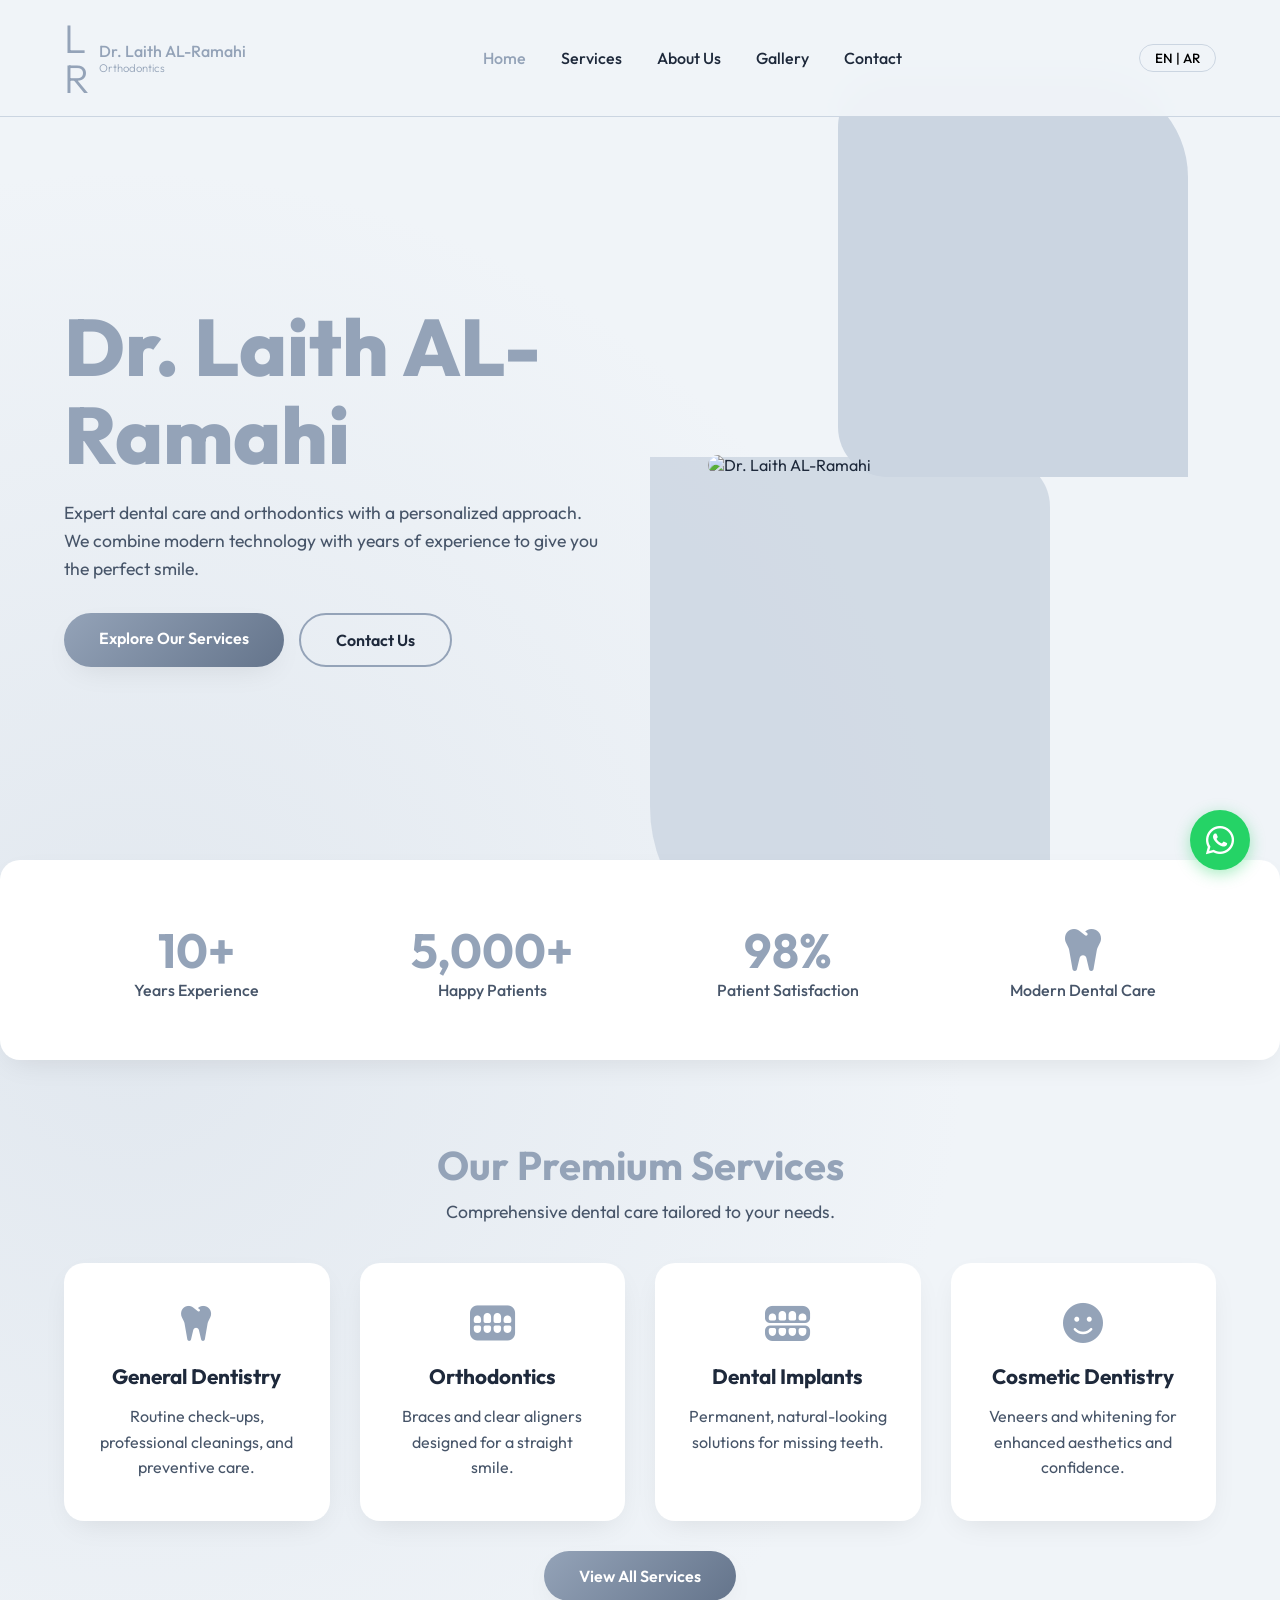
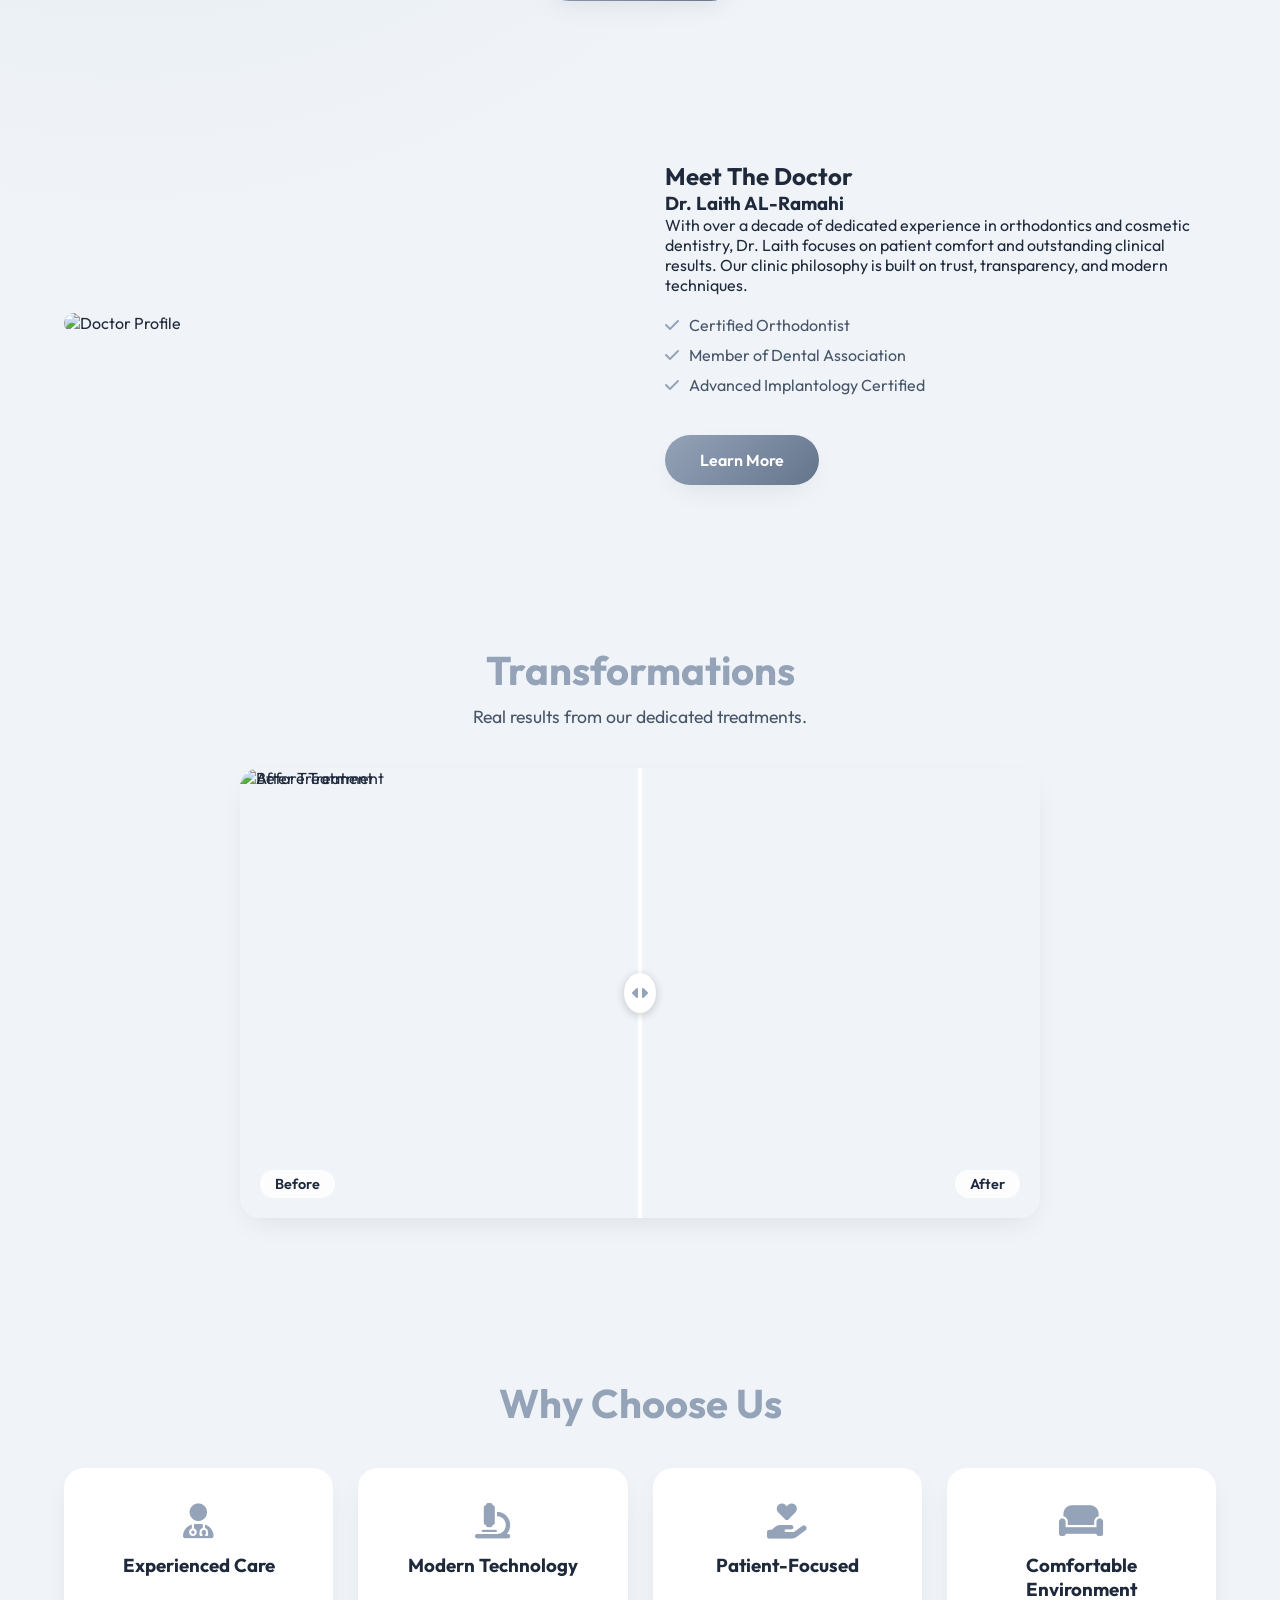
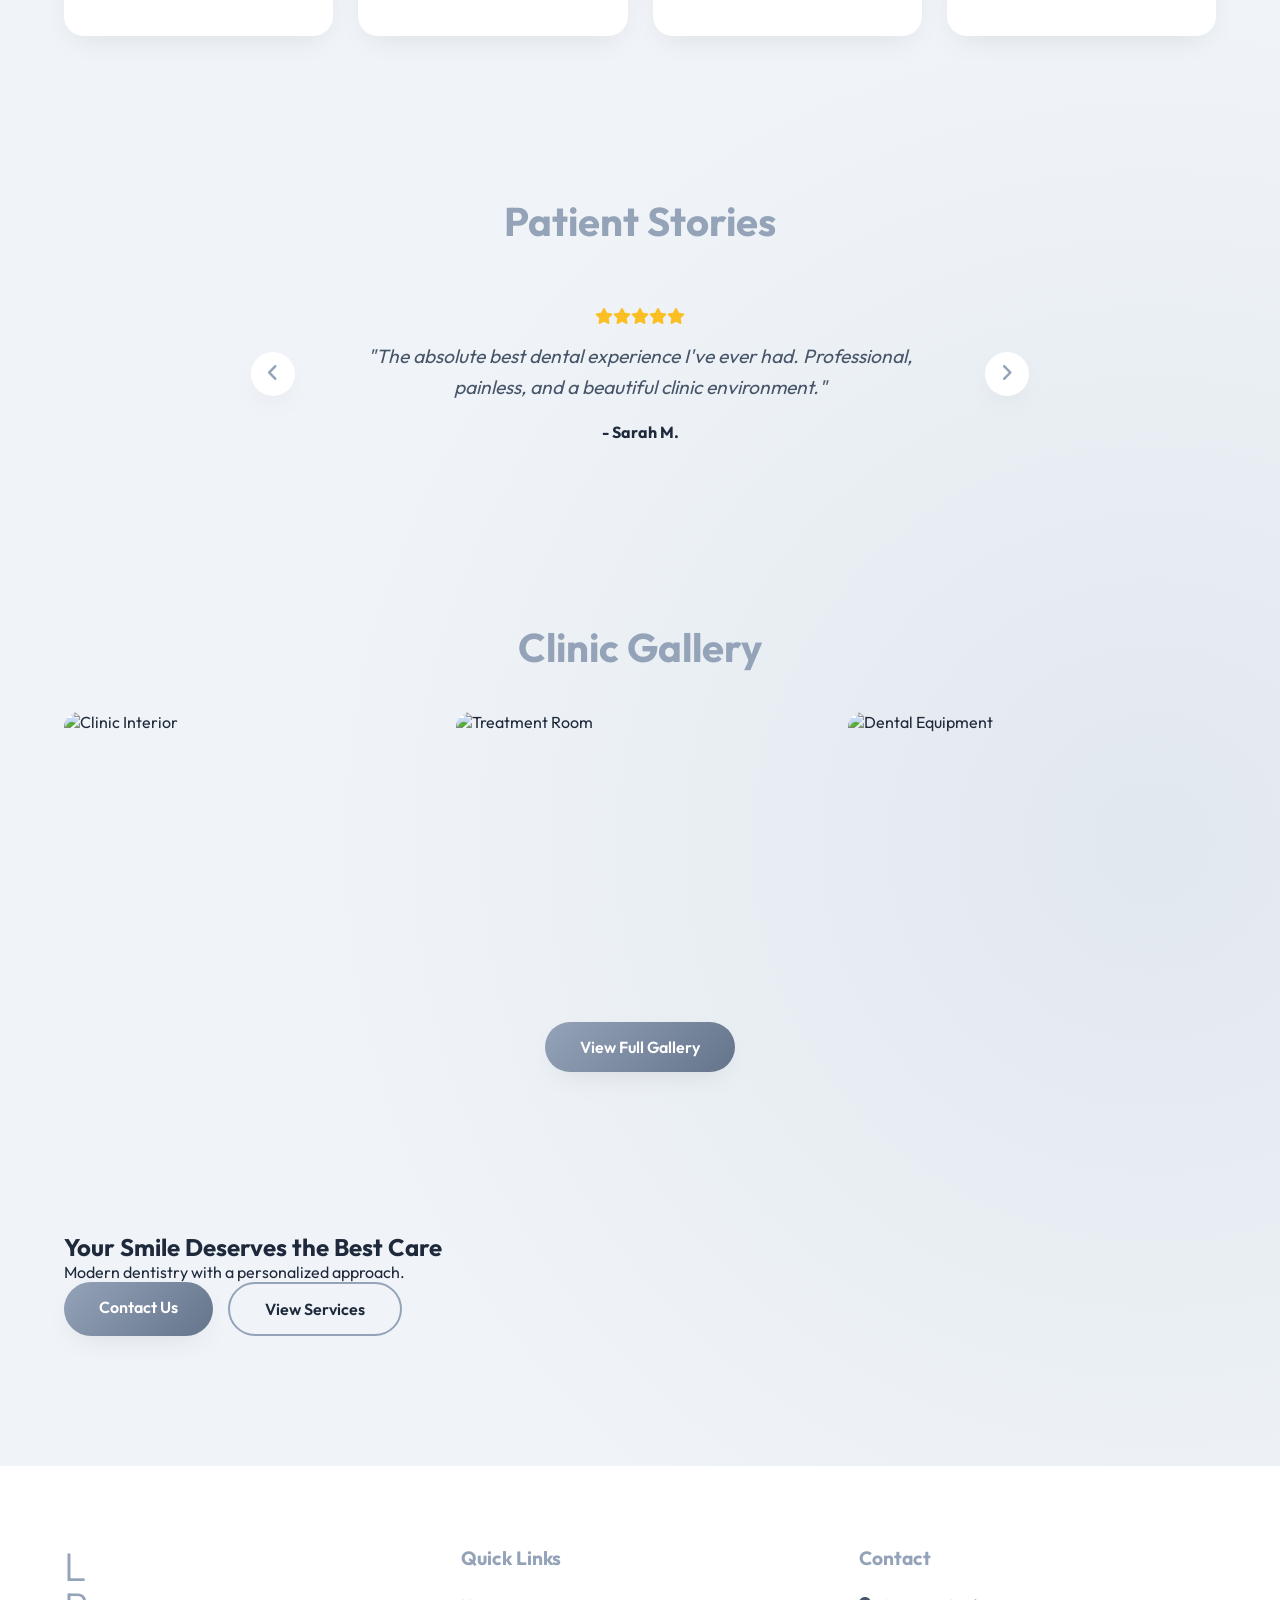
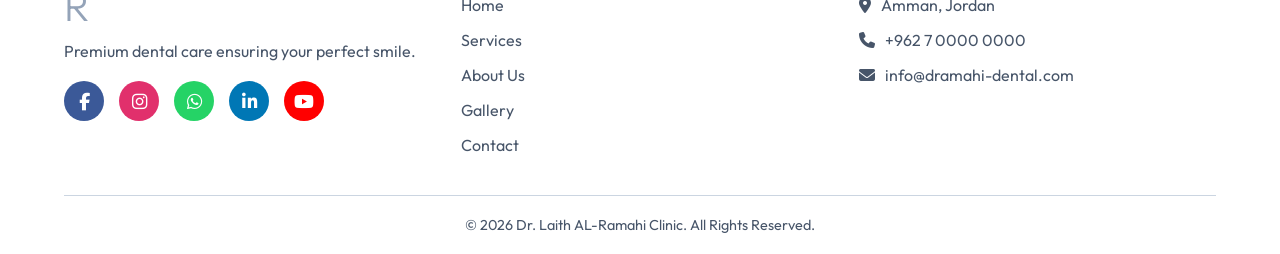
==== index.html @ 225b9e2a "first commit" ====
<!DOCTYPE html>
<html lang="en" dir="ltr" data-theme="light">
<head>
    <meta charset="UTF-8">
    <meta name="viewport" content="width=device-width, initial-scale=1.0">
    <meta name="description" content="Dr. Laith AL-Ramahi - Specialist in Orthodontics and Premium Dental Care.">
    <title>Dr. Laith AL-Ramahi | Orthodontics & Dental Care</title>
    <link href="https://fonts.googleapis.com/css2?family=Outfit:wght@300;400;500;600;700;800&family=Tajawal:wght@400;500;700&display=swap" rel="stylesheet">
    <link rel="stylesheet" href="https://cdnjs.cloudflare.com/ajax/libs/font-awesome/6.4.0/css/all.min.css">
    <link rel="stylesheet" href="css/style.css">
</head>
<body class="home-page">

    <!-- Header & Navbar -->
    <header id="header">
        <nav>
            <a href="index.html" class="logo">
                <div class="logo-icon">L<br>R</div>
                <div class="logo-text">
                    <span data-i18n="drName">Dr. Laith AL-Ramahi</span>
                    <span class="logo-sub" data-i18n="specialty">Orthodontics</span>
                </div>
            </a>
            
            <ul class="nav-links">
                <li><a href="index.html" class="active" data-i18n="navHome">Home</a></li>
                <li><a href="services.html" data-i18n="navServices">Services</a></li>
                <li><a href="about.html" data-i18n="navAbout">About Us</a></li>
                <li><a href="gallery.html" data-i18n="navGallery">Gallery</a></li>
                <li><a href="contact.html" data-i18n="navContact">Contact</a></li>
            </ul>

            <div class="nav-icons">
                <button id="lang-switcher" class="lang-btn" aria-label="Language switch">EN | AR</button>
                <button class="hamburger" id="hamburger" aria-label="Toggle menu">
                    <span></span><span></span><span></span>
                </button>
            </div>
        </nav>
    </header>

    <!-- Sidebar Overlay & Menu -->
    <div class="sidebar-overlay" id="sidebar-overlay"></div>
    <aside class="sidebar-menu" id="sidebar-menu">
        <a href="index.html" class="sidebar-logo">
            <div class="logo-icon">L<br>R</div>
            <div class="logo-text">
                <span data-i18n="drName">Dr. Laith AL-Ramahi</span>
                <span class="logo-sub" data-i18n="specialty">Orthodontics</span>
            </div>
        </a>
        <ul class="sidebar-links">
            <li><a href="index.html" data-i18n="navHome">Home</a></li>
            <li><a href="services.html" data-i18n="navServices">Services</a></li>
            <li><a href="about.html" data-i18n="navAbout">About Us</a></li>
            <li><a href="gallery.html" data-i18n="navGallery">Gallery</a></li>
            <li><a href="contact.html" data-i18n="navContact">Contact</a></li>
        </ul>
        <div class="sidebar-cta">
            <h3 data-i18n="connectWithUs">Connect With Us</h3>
            <div class="social-group">
                <a href="#" class="s-fb" aria-label="Facebook"><i class="fa-brands fa-facebook-f"></i></a>
                <a href="#" class="s-ig" aria-label="Instagram"><i class="fa-brands fa-instagram"></i></a>
                <a href="#" class="s-wa" aria-label="WhatsApp"><i class="fa-brands fa-whatsapp"></i></a>
                <a href="#" class="s-li" aria-label="LinkedIn"><i class="fa-brands fa-linkedin-in"></i></a>
                <a href="#" class="s-yt" aria-label="YouTube"><i class="fa-brands fa-youtube"></i></a>
            </div>
        </div>
    </aside>

    <main>
        <!-- Hero Section -->
        <section class="hero reveal">
            <div class="hero-visual">
                <div class="abstract-shape shape-left"></div>
                <div class="abstract-shape shape-right"></div>
                <img src="https://images.unsplash.com/photo-1622253692010-333f2da6031d?ixlib=rb-4.0.3&auto=format&fit=crop&w=600&q=80" alt="Dr. Laith AL-Ramahi" class="doctor-image">
            </div>
            <div class="hero-content">
                <h1 data-i18n="heroTitle">Dr. Laith AL-Ramahi</h1>
                <p data-i18n="heroDesc">Expert dental care and orthodontics with a personalized approach. We combine modern technology with years of experience to give you the perfect smile.</p>
                <div class="hero-buttons">
                    <a href="services.html" class="btn-main" data-i18n="btnServices">Explore Our Services</a>
                    <a href="contact.html" class="btn-secondary" data-i18n="btnContact">Contact Us</a>
                </div>
            </div>
        </section>

        <!-- Trust / Statistics -->
        <section class="statistics reveal">
            <div class="stat-item">
                <h2 class="stat-num">10+</h2>
                <p data-i18n="statExp">Years Experience</p>
            </div>
            <div class="stat-item">
                <h2 class="stat-num">5,000+</h2>
                <p data-i18n="statPatients">Happy Patients</p>
            </div>
            <div class="stat-item">
                <h2 class="stat-num">98%</h2>
                <p data-i18n="statSatisfaction">Patient Satisfaction</p>
            </div>
            <div class="stat-item">
                <h2 class="stat-num"><i class="fa-solid fa-tooth"></i></h2>
                <p data-i18n="statCare">Modern Dental Care</p>
            </div>
        </section>

        <!-- Services Preview -->
        <section class="services-preview reveal">
            <div class="section-header">
                <h2 data-i18n="secServicesTitle">Our Premium Services</h2>
                <p data-i18n="secServicesDesc">Comprehensive dental care tailored to your needs.</p>
            </div>
            <div class="services-grid">
                <div class="service-card">
                    <i class="fa-solid fa-tooth service-icon"></i>
                    <h3 data-i18n="srvGeneral">General Dentistry</h3>
                    <p data-i18n="srvGeneralDesc">Routine check-ups, professional cleanings, and preventive care.</p>
                </div>
                <div class="service-card">
                    <i class="fa-solid fa-teeth service-icon"></i>
                    <h3 data-i18n="srvOrtho">Orthodontics</h3>
                    <p data-i18n="srvOrthoDesc">Braces and clear aligners designed for a straight smile.</p>
                </div>
                <div class="service-card">
                    <i class="fa-solid fa-teeth-open service-icon"></i>
                    <h3 data-i18n="srvImplants">Dental Implants</h3>
                    <p data-i18n="srvImplantsDesc">Permanent, natural-looking solutions for missing teeth.</p>
                </div>
                <div class="service-card">
                    <i class="fa-solid fa-face-smile service-icon"></i>
                    <h3 data-i18n="srvCosmetic">Cosmetic Dentistry</h3>
                    <p data-i18n="srvCosmeticDesc">Veneers and whitening for enhanced aesthetics and confidence.</p>
                </div>
            </div>
            <div class="center-btn">
                <a href="services.html" class="btn-main" data-i18n="btnViewAll">View All Services</a>
            </div>
        </section>

        <!-- About Doctor -->
        <section class="about-doctor reveal">
            <div class="about-grid">
                <div class="about-img-container">
                    <img src="https://images.unsplash.com/photo-1537368910025-700350fe46c7?ixlib=rb-4.0.3&auto=format&fit=crop&w=600&q=80" alt="Doctor Profile" class="about-img">
                </div>
                <div class="about-text">
                    <h2 data-i18n="secAboutTitle">Meet The Doctor</h2>
                    <h3 data-i18n="drName">Dr. Laith AL-Ramahi</h3>
                    <p data-i18n="aboutBio">With over a decade of dedicated experience in orthodontics and cosmetic dentistry, Dr. Laith focuses on patient comfort and outstanding clinical results. Our clinic philosophy is built on trust, transparency, and modern techniques.</p>
                    <ul class="qualifications">
                        <li><i class="fa-solid fa-check"></i> <span data-i18n="qual1">Certified Orthodontist</span></li>
                        <li><i class="fa-solid fa-check"></i> <span data-i18n="qual2">Member of Dental Association</span></li>
                        <li><i class="fa-solid fa-check"></i> <span data-i18n="qual3">Advanced Implantology Certified</span></li>
                    </ul>
                    <a href="about.html" class="btn-main mt-2" data-i18n="btnLearnMore">Learn More</a>
                </div>
            </div>
        </section>

        <!-- Before & After Slider -->
        <section class="before-after reveal">
            <div class="section-header">
                <h2 data-i18n="secBaTitle">Transformations</h2>
                <p data-i18n="secBaDesc">Real results from our dedicated treatments.</p>
            </div>
            <div class="ba-container">
                <div class="ba-slider">
                    <div class="ba-image ba-after">
                        <img src="https://images.unsplash.com/photo-1606811841689-23dfddce3e95?ixlib=rb-4.0.3&auto=format&fit=crop&w=800&q=80" alt="After Treatment">
                        <span class="ba-label label-after" data-i18n="labelAfter">After</span>
                    </div>
                    <div class="ba-image ba-before">
                        <img src="https://images.unsplash.com/photo-1598256989800-fea5ce5146f2?ixlib=rb-4.0.3&auto=format&fit=crop&w=800&q=80" alt="Before Treatment">
                        <span class="ba-label label-before" data-i18n="labelBefore">Before</span>
                    </div>
                    <div class="ba-slider-handle">
                        <div class="ba-slider-arrows">
                            <i class="fa-solid fa-caret-left"></i>
                            <i class="fa-solid fa-caret-right"></i>
                        </div>
                    </div>
                </div>
            </div>
        </section>

        <!-- Why Choose Us -->
        <section class="why-choose-us reveal">
            <div class="section-header">
                <h2 data-i18n="secWhyTitle">Why Choose Us</h2>
            </div>
            <div class="why-grid">
                <div class="why-card">
                    <i class="fa-solid fa-user-doctor"></i>
                    <h3 data-i18n="why1">Experienced Care</h3>
                </div>
                <div class="why-card">
                    <i class="fa-solid fa-microscope"></i>
                    <h3 data-i18n="why2">Modern Technology</h3>
                </div>
                <div class="why-card">
                    <i class="fa-solid fa-hand-holding-heart"></i>
                    <h3 data-i18n="why3">Patient-Focused</h3>
                </div>
                <div class="why-card">
                    <i class="fa-solid fa-couch"></i>
                    <h3 data-i18n="why4">Comfortable Environment</h3>
                </div>
            </div>
        </section>

        <!-- Patient Reviews Slider -->
        <section class="reviews reveal">
            <div class="section-header">
                <h2 data-i18n="secReviewTitle">Patient Stories</h2>
            </div>
            <div class="review-carousel">
                <button class="review-btn prev-review" aria-label="Previous Review"><i class="fa-solid fa-angle-left"></i></button>
                <div class="review-track-container">
                    <div class="review-track">
                        <div class="review-slide active">
                            <div class="stars"><i class="fa-solid fa-star"></i><i class="fa-solid fa-star"></i><i class="fa-solid fa-star"></i><i class="fa-solid fa-star"></i><i class="fa-solid fa-star"></i></div>
                            <p class="review-text" data-i18n="rev1">"The absolute best dental experience I've ever had. Professional, painless, and a beautiful clinic environment."</p>
                            <h4 class="review-author">- Sarah M.</h4>
                        </div>
                        <div class="review-slide">
                            <div class="stars"><i class="fa-solid fa-star"></i><i class="fa-solid fa-star"></i><i class="fa-solid fa-star"></i><i class="fa-solid fa-star"></i><i class="fa-solid fa-star"></i></div>
                            <p class="review-text" data-i18n="rev2">"Dr. Laith transformed my smile with modern aligners. The friendly atmosphere makes you feel right at home."</p>
                            <h4 class="review-author">- Ahmad K.</h4>
                        </div>
                        <div class="review-slide">
                            <div class="stars"><i class="fa-solid fa-star"></i><i class="fa-solid fa-star"></i><i class="fa-solid fa-star"></i><i class="fa-solid fa-star"></i><i class="fa-solid fa-star"></i></div>
                            <p class="review-text" data-i18n="rev3">"Remarkable precision and care. You immediately notice the high level of clinic hygiene and equipment quality."</p>
                            <h4 class="review-author">- Rania D.</h4>
                        </div>
                    </div>
                </div>
                <button class="review-btn next-review" aria-label="Next Review"><i class="fa-solid fa-angle-right"></i></button>
            </div>
        </section>

        <!-- Gallery Preview -->
        <section class="gallery-preview reveal">
            <div class="section-header">
                <h2 data-i18n="secGalleryTitle">Clinic Gallery</h2>
            </div>
            <div class="gallery-grid">
                <img src="https://images.unsplash.com/photo-1629909613654-28e377c37b09?ixlib=rb-4.0.3&auto=format&fit=crop&w=600&q=80" alt="Clinic Interior" class="lightbox-trigger">
                <img src="https://images.unsplash.com/photo-1606811841689-23dfddce3e95?ixlib=rb-4.0.3&auto=format&fit=crop&w=600&q=80" alt="Treatment Room" class="lightbox-trigger">
                <img src="https://images.unsplash.com/photo-1588776814546-1ffcf47267a5?ixlib=rb-4.0.3&auto=format&fit=crop&w=600&q=80" alt="Dental Equipment" class="lightbox-trigger">
            </div>
            <div class="center-btn">
                <a href="gallery.html" class="btn-main mt-2" data-i18n="btnGallery">View Full Gallery</a>
            </div>
        </section>

        <!-- Final CTA -->
        <section class="final-cta reveal">
            <h2 data-i18n="ctaTitle">Your Smile Deserves the Best Care</h2>
            <p data-i18n="ctaDesc">Modern dentistry with a personalized approach.</p>
            <div class="hero-buttons center-flex">
                <a href="contact.html" class="btn-main" data-i18n="btnContact">Contact Us</a>
                <a href="services.html" class="btn-secondary" data-i18n="btnServices">View Services</a>
            </div>
        </section>
    </main>

    <!-- Footer -->
    <footer class="main-footer">
        <div class="footer-content">
            <div class="footer-brand">
                <div class="logo-icon">L<br>R</div>
                <p data-i18n="footerTagline">Premium dental care ensuring your perfect smile.</p>
                <div class="social-group">
                    <a href="#" class="s-fb" aria-label="Facebook"><i class="fa-brands fa-facebook-f"></i></a>
                    <a href="#" class="s-ig" aria-label="Instagram"><i class="fa-brands fa-instagram"></i></a>
                    <a href="#" class="s-wa" aria-label="WhatsApp"><i class="fa-brands fa-whatsapp"></i></a>
                    <a href="#" class="s-li" aria-label="LinkedIn"><i class="fa-brands fa-linkedin-in"></i></a>
                    <a href="#" class="s-yt" aria-label="YouTube"><i class="fa-brands fa-youtube"></i></a>
                </div>
            </div>
            <div class="footer-links">
                <h4 data-i18n="footerQuick">Quick Links</h4>
                <a href="index.html" data-i18n="navHome">Home</a>
                <a href="services.html" data-i18n="navServices">Services</a>
                <a href="about.html" data-i18n="navAbout">About Us</a>
                <a href="gallery.html" data-i18n="navGallery">Gallery</a>
                <a href="contact.html" data-i18n="navContact">Contact</a>
            </div>
            <div class="footer-contact">
                <h4 data-i18n="navContact">Contact</h4>
                <p><i class="fa-solid fa-location-dot"></i> Amman, Jordan</p>
                <p><i class="fa-solid fa-phone"></i> +962 7 0000 0000</p>
                <p><i class="fa-solid fa-envelope"></i> info@dramahi-dental.com</p>
            </div>
        </div>
        <div class="footer-bottom">
            <p>&copy; 2026 Dr. Laith AL-Ramahi Clinic. All Rights Reserved.</p>
        </div>
    </footer>

    <!-- Floating WhatsApp -->
    <a href="#" class="floating-wa" aria-label="Chat on WhatsApp"><i class="fa-brands fa-whatsapp"></i></a>

    <!-- Lightbox Modal -->
    <div class="lightbox" id="lightbox">
        <span class="lightbox-close">&times;</span>
        <img class="lightbox-content" id="lightbox-img" alt="Enlarged Image">
    </div>

    <script src="js/script.js"></script>
</body>
</html>
---- css/style.css ----
:root {
    --bg-page: #f0f4f8; 
    --bg-surface: #ffffff;
    --text-main: #1e293b;
    --text-muted: #475569;
    --primary: #94a3b8;
    --primary-gradient: linear-gradient(135deg, #94a3b8, #64748b);
    --shape-bg-1: #cbd5e1;
    --shape-bg-2: #e2e8f0;
    --nav-glass: rgba(240, 244, 248, 0.95);
    --border-color: #cbd5e1;
    --shadow: 0 10px 30px -10px rgba(0,0,0,0.1);
    --sidebar-bg: #111827; 
    --sidebar-text: #f3f4f6;
    
    /* Social Colors */
    --c-fb: #3b5998;
    --c-ig: #e1306c;
    --c-wa: #25d366;
    --c-li: #0077b5;
    --c-yt: #ff0000;
}

* { margin: 0; padding: 0; box-sizing: border-box; }

body {
    background-color: var(--bg-page);
    color: var(--text-main);
    font-family: 'Outfit', sans-serif;
    overflow-x: hidden;
    padding-top: 90px; /* Clears fixed navbar across subpages */
    background-image: radial-gradient(circle at 10% 20%, rgba(203, 213, 225, 0.4) 0%, transparent 20%),
                      radial-gradient(circle at 90% 80%, rgba(203, 213, 225, 0.4) 0%, transparent 20%);
}

body.home-page {
    padding-top: 0; /* Home hero handles its own top padding */
}

/* RTL Support */
html[dir="rtl"] body { font-family: 'Tajawal', sans-serif; }
html[dir="rtl"] .hero { flex-direction: row; }
html[dir="rtl"] .hero-content { text-align: right; padding-right: 0; padding-left: 40px; }
html[dir="rtl"] .page-hero { flex-direction: row-reverse; }
html[dir="rtl"] .page-hero-content { text-align: right; }
html[dir="rtl"] .page-hero-visual { justify-content: flex-start; }
html[dir="rtl"] .page-hero-shape { right: auto; left: 40px; border-radius: 0 60px 60px 60px; }
html[dir="rtl"] .input-group label { left: auto; right: 15px; }
html[dir="rtl"] .floating-wa { right: auto; left: 30px; }
html[dir="rtl"] .hamburger span { right: auto; left: 0; }
html[dir="rtl"] .sidebar-menu { right: auto; left: -100%; transition: left 0.4s ease; box-shadow: 10px 0 30px rgba(0,0,0,0.5); }
html[dir="rtl"] .sidebar-menu.active { left: 0; }

/* Base Components & Typography */
h1, h2, h3, h4 { color: var(--text-main); }
.section-header { text-align: center; margin-bottom: 40px; }
.section-header h2 { font-size: 2.5rem; margin-bottom: 10px; color: var(--primary); }
.section-header p { color: var(--text-muted); font-size: 1.1rem; }

.btn-main, .btn-secondary {
    display: inline-block; padding: 15px 35px; font-weight: 600;
    border-radius: 30px; text-decoration: none; transition: transform 0.3s, box-shadow 0.3s, background-color 0.3s;
}
.btn-main { background: var(--primary-gradient); color: white; box-shadow: var(--shadow); border: none; }
.btn-main:hover { transform: translateY(-3px); box-shadow: 0 15px 30px -10px rgba(100,116,139,0.4); }
.btn-secondary { background: transparent; border: 2px solid var(--primary); color: var(--text-main); }
.btn-secondary:hover { background: var(--primary); color: white; }

.mt-2 { margin-top: 20px; }
.center-flex { display: flex; justify-content: center; gap: 15px; }
.center-btn { text-align: center; margin-top: 30px; }

/* Header & Nav */
header {
    position: fixed;
    top: 0;
    left: 0;
    width: 100%;
    padding: 18px 5%;
    z-index: 1000;
    background: var(--nav-glass);
    backdrop-filter: blur(12px);
    -webkit-backdrop-filter: blur(12px);
    border-bottom: 1px solid var(--border-color);
    transition: all 0.3s ease;
}

header.scrolled {
    padding: 14px 5%;
    box-shadow: 0 4px 20px rgba(0,0,0,0.06);
}

nav { display: flex; justify-content: space-between; align-items: center; max-width: 1400px; margin: 0 auto; }
.logo { display: flex; align-items: center; gap: 10px; text-decoration: none; }
.logo-icon { font-size: 2.5rem; color: var(--primary); font-weight: 300; line-height: 1; }
.logo-text { display: flex; flex-direction: column; font-size: 1rem; font-weight: 500; color: var(--primary); }
.logo-sub { font-size: 0.7rem; font-weight: 300; }
.nav-links { display: flex; gap: 35px; list-style: none; }
.nav-links a { text-decoration: none; color: var(--text-main); font-weight: 500; font-size: 1rem; transition: color 0.3s; }
.nav-links a:hover, .nav-links a.active { color: var(--primary); }
.nav-icons { display: flex; gap: 15px; align-items: center; }
.lang-btn { background: none; border: 1px solid var(--border-color); padding: 5px 15px; border-radius: 20px; cursor: pointer; font-family: inherit; font-weight: 500; transition: background 0.3s; }
.lang-btn:hover { background: var(--shape-bg-2); }

/* Hamburger */
.hamburger { display: none; background: none; border: none; cursor: pointer; width: 30px; height: 20px; position: relative; z-index: 1002; }
.hamburger span { display: block; position: absolute; height: 2px; width: 100%; background: var(--text-main); border-radius: 2px; transition: all 0.3s ease; }
.hamburger span:nth-child(1) { top: 0; width: 60%; right: 0; }
.hamburger span:nth-child(2) { top: 9px; width: 100%; right: 0; }
.hamburger span:nth-child(3) { top: 18px; width: 80%; right: 0; }

.hamburger.active span:nth-child(1) { top: 9px; width: 100%; transform: rotate(45deg); background: var(--sidebar-text); }
.hamburger.active span:nth-child(2) { opacity: 0; }
.hamburger.active span:nth-child(3) { top: 9px; width: 100%; transform: rotate(-45deg); background: var(--sidebar-text); }

/* Sidebar */
.sidebar-menu { position: fixed; top: 0; right: -100%; width: 85%; max-width: 400px; height: 100vh; background-color: var(--sidebar-bg); z-index: 1001; padding: 80px 40px 40px; display: flex; flex-direction: column; transition: right 0.4s ease; box-shadow: -10px 0 30px rgba(0,0,0,0.5); overflow-y: auto; }
.sidebar-menu.active { right: 0; }
.sidebar-overlay { position: fixed; top: 0; left: 0; width: 100%; height: 100%; background: rgba(0,0,0,0.5); z-index: 1000; opacity: 0; pointer-events: none; transition: opacity 0.3s ease; }
.sidebar-overlay.active { opacity: 1; pointer-events: all; }
.sidebar-links { list-style: none; display: flex; flex-direction: column; gap: 25px; margin-bottom: 50px; margin-top: 40px; }
.sidebar-links a { text-decoration: none; color: var(--sidebar-text); font-size: 1.5rem; font-weight: 600; }
.sidebar-cta h3 { color: var(--sidebar-text); margin-bottom: 15px; font-size: 1.1rem; }

/* Social Icons */
.social-group { display: flex; gap: 15px; }
.social-group a { width: 40px; height: 40px; border-radius: 50%; display: flex; justify-content: center; align-items: center; color: white; text-decoration: none; font-size: 1.1rem; transition: transform 0.3s, box-shadow 0.3s; }
.social-group a:hover { transform: scale(1.1) translateY(-3px); box-shadow: 0 5px 15px rgba(0,0,0,0.2); }
.s-fb { background-color: var(--c-fb); } .s-ig { background-color: var(--c-ig); } .s-wa { background-color: var(--c-wa); } .s-li { background-color: var(--c-li); } .s-yt { background-color: var(--c-yt); }

/* Floating WhatsApp */
.floating-wa { position: fixed; bottom: 30px; right: 30px; width: 60px; height: 60px; background-color: var(--c-wa); color: white; border-radius: 50%; display: flex; justify-content: center; align-items: center; font-size: 2rem; z-index: 999; box-shadow: 0 4px 15px rgba(37,211,102,0.4); transition: transform 0.3s; text-decoration: none; }
.floating-wa:hover { transform: scale(1.1); }

/* Sections Global */
section { padding: 80px 5%; max-width: 1400px; margin: 0 auto; }
.reveal { opacity: 0; transform: translateY(30px); transition: all 0.8s ease-out; }
.reveal.active { opacity: 1; transform: translateY(0); }

/* Hero (Index) */
.hero { min-height: 100vh; display: flex; flex-direction: column-reverse; align-items: center; padding-top: 150px; }
.hero-visual { width: 100%; position: relative; display: flex; justify-content: center; margin-bottom: 40px; }
.abstract-shape { position: absolute; background: var(--shape-bg-1); z-index: 1; }
.shape-left { width: 60%; height: 70%; left: -10%; top: 10%; border-radius: 0 50px 50px 0; border-bottom-left-radius: 150px; opacity: 0.8; }
.shape-right { width: 50%; height: 60%; right: 0; bottom: -10%; border-radius: 50px 0 0 50px; border-top-right-radius: 100px; }
.doctor-image { position: relative; z-index: 2; width: 80%; max-width: 450px; border-radius: 20px; object-fit: cover; box-shadow: var(--shadow); }
.hero-content { width: 100%; text-align: center; z-index: 10; }
.hero-content h1 { font-size: 3.5rem; font-weight: 800; color: var(--primary); margin-bottom: 20px; line-height: 1.1; }
.hero-content p { font-size: 1.1rem; color: var(--text-muted); margin-bottom: 30px; line-height: 1.6; }
.hero-buttons { display: flex; gap: 15px; justify-content: center; flex-wrap: wrap; }

/* Page Hero Card (Inner Pages - screenshot 10) */
.page-hero {
    margin: 40px auto 30px;
    max-width: 1400px;
    width: 92%;
    background: var(--bg-surface);
    border-radius: 40px;
    padding: 60px 8%;
    display: flex;
    align-items: center;
    justify-content: space-between;
    position: relative;
    overflow: hidden;
    box-shadow: 0 10px 40px -15px rgba(0,0,0,0.05);
    min-height: 380px;
}
.page-hero-content { flex: 1; max-width: 580px; z-index: 2; }
.breadcrumbs { font-size: 0.85rem; font-weight: 700; color: var(--primary); text-transform: uppercase; letter-spacing: 1px; margin-bottom: 20px; display: flex; align-items: center; gap: 8px; }
.breadcrumbs a { color: var(--primary); text-decoration: none; opacity: 0.7; }
.breadcrumbs a:hover { opacity: 1; }
.page-hero-content h1 { font-size: 3.5rem; font-weight: 800; color: #64748b; margin-bottom: 20px; line-height: 1.1; }
.page-hero-content p { font-size: 1.05rem; color: var(--text-muted); line-height: 1.7; margin-bottom: 25px; }
.page-hero-visual { flex: 1; display: flex; justify-content: flex-end; align-items: flex-end; position: relative; height: 100%; min-height: 320px; }
.page-hero-shape { position: absolute; width: 320px; height: 280px; background: #cbd5e1; border-radius: 60px 0 60px 60px; right: 40px; bottom: 0; z-index: 1; opacity: 0.85; }
.page-hero-visual img { position: relative; z-index: 2; height: 360px; object-fit: contain; filter: drop-shadow(0 10px 20px rgba(0,0,0,0.1)); }

/* Statistics */
.statistics { display: grid; grid-template-columns: repeat(auto-fit, minmax(200px, 1fr)); gap: 30px; text-align: center; padding: 60px 5%; background: var(--bg-surface); border-radius: 20px; margin-top: -40px; position: relative; z-index: 10; box-shadow: var(--shadow); }
.stat-num { font-size: 3rem; color: var(--primary); font-weight: 700; }
.stat-item p { color: var(--text-muted); font-weight: 500; }

/* Services Grid & Cards */
.services-grid { display: grid; grid-template-columns: repeat(auto-fit, minmax(260px, 1fr)); gap: 30px; }
.service-card { background: var(--bg-surface); padding: 40px 30px; border-radius: 20px; text-align: center; box-shadow: var(--shadow); transition: transform 0.3s; }
.service-card:hover { transform: translateY(-8px); }
.service-icon { font-size: 2.5rem; color: var(--primary); margin-bottom: 20px; }
.service-card h3 { margin-bottom: 15px; font-size: 1.3rem; }
.service-card p { color: var(--text-muted); line-height: 1.6; }

/* About Doctor */
.about-grid { display: grid; grid-template-columns: 1fr; gap: 50px; align-items: center; }
.about-img { width: 100%; border-radius: 20px; box-shadow: var(--shadow); object-fit: cover; aspect-ratio: 4/5; }
.qualifications { list-style: none; margin: 20px 0; }
.qualifications li { margin-bottom: 10px; color: var(--text-muted); display: flex; align-items: center; gap: 10px; }
.qualifications i { color: var(--primary); }

/* Before & After */
.ba-container { max-width: 800px; margin: 0 auto; }
.ba-slider { position: relative; width: 100%; aspect-ratio: 16/9; overflow: hidden; border-radius: 20px; box-shadow: var(--shadow); }
.ba-image { position: absolute; top: 0; left: 0; width: 100%; height: 100%; overflow: hidden; }
.ba-image img { width: 100%; height: 100%; object-fit: cover; display: block; }
.ba-before { width: 50%; z-index: 2; border-right: 2px solid white; }
.ba-slider-handle { position: absolute; top: 0; left: 50%; width: 4px; height: 100%; background: white; z-index: 3; cursor: ew-resize; transform: translateX(-50%); display: flex; align-items: center; justify-content: center; }
.ba-slider-arrows { width: 40px; height: 40px; background: white; border-radius: 50%; display: flex; justify-content: space-between; align-items: center; padding: 0 8px; color: var(--primary); box-shadow: 0 2px 10px rgba(0,0,0,0.2); }
.ba-label { position: absolute; bottom: 20px; padding: 5px 15px; background: rgba(255,255,255,0.85); border-radius: 20px; font-weight: 600; font-size: 0.9rem; z-index: 4; }
.label-before { left: 20px; } .label-after { right: 20px; }

/* Why Choose Us */
.why-grid { display: grid; grid-template-columns: repeat(auto-fit, minmax(220px, 1fr)); gap: 25px; }
.why-card { background: var(--bg-surface); padding: 35px 25px; border-radius: 20px; text-align: center; box-shadow: var(--shadow); }
.why-card i { font-size: 2.2rem; color: var(--primary); margin-bottom: 15px; }

/* Reviews */
.review-carousel { display: flex; align-items: center; justify-content: center; gap: 20px; position: relative; }
.review-track-container { width: 100%; max-width: 650px; overflow: hidden; text-align: center; }
.review-track { display: flex; transition: transform 0.5s ease; }
.review-slide { min-width: 100%; padding: 20px; }
.stars { color: #fbbf24; margin-bottom: 15px; }
.review-text { font-size: 1.2rem; font-style: italic; color: var(--text-muted); margin-bottom: 20px; line-height: 1.6; }
.review-btn { background: var(--bg-surface); border: none; width: 44px; height: 44px; border-radius: 50%; cursor: pointer; box-shadow: var(--shadow); color: var(--primary); font-size: 1.2rem; transition: background 0.3s; }
.review-btn:hover { background: var(--shape-bg-2); }

/* Gallery Filters & Grid */
.gallery-filters { display: flex; justify-content: center; gap: 12px; margin-bottom: 40px; flex-wrap: wrap; }
.filter-btn { background: transparent; border: 2px solid var(--primary); color: var(--text-main); padding: 8px 25px; border-radius: 20px; cursor: pointer; font-family: inherit; font-weight: 500; transition: all 0.3s; }
.filter-btn.active, .filter-btn:hover { background: var(--primary); color: white; }
.filter-item { transition: opacity 0.4s ease, transform 0.4s ease; }
.filter-item.hide { display: none; }
.gallery-grid { display: grid; grid-template-columns: repeat(auto-fit, minmax(280px, 1fr)); gap: 24px; }
.gallery-grid img { width: 100%; height: 260px; object-fit: cover; border-radius: 15px; cursor: zoom-in; transition: transform 0.3s, box-shadow 0.3s; }
.gallery-grid img:hover { transform: translateY(-4px); box-shadow: var(--shadow); }

/* Lightbox */
.lightbox { display: none; position: fixed; z-index: 2000; left: 0; top: 0; width: 100%; height: 100%; background-color: rgba(0,0,0,0.9); justify-content: center; align-items: center; }
.lightbox-content { max-width: 90%; max-height: 90%; border-radius: 10px; }
.lightbox-close { position: absolute; top: 30px; right: 40px; color: white; font-size: 40px; font-weight: bold; cursor: pointer; }

/* Contact Section */
.contact-grid { display: grid; grid-template-columns: 1fr 1fr; gap: 40px; align-items: start; margin-bottom: 40px; }
.contact-info { display: flex; flex-direction: column; gap: 20px; }
.info-card { background: var(--bg-surface); padding: 30px; border-radius: 15px; box-shadow: var(--shadow); display: flex; flex-direction: column; align-items: center; text-align: center; }
.info-card i { font-size: 2rem; color: var(--primary); margin-bottom: 15px; }
.info-card h4 { margin-bottom: 10px; font-size: 1.2rem; }
.info-card p { color: var(--text-muted); line-height: 1.6; }

.contact-form-container { background: var(--bg-surface); padding: 40px; border-radius: 20px; box-shadow: var(--shadow); }
.input-group { position: relative; margin-bottom: 25px; }
.input-group input, .input-group textarea { width: 100%; padding: 15px; border: 1px solid var(--border-color); border-radius: 10px; background: transparent; font-family: inherit; font-size: 1rem; color: var(--text-main); outline: none; transition: border-color 0.3s; }
.input-group label { position: absolute; left: 15px; top: 15px; color: var(--text-muted); transition: all 0.3s; pointer-events: none; background: var(--bg-surface); padding: 0 5px; }
.input-group input:focus, .input-group textarea:focus { border-color: var(--primary); }
.input-group input:focus ~ label, .input-group input:not(:placeholder-shown) ~ label,
.input-group textarea:focus ~ label, .input-group textarea:not(:placeholder-shown) ~ label { top: -10px; font-size: 0.85rem; color: var(--primary); }
.form-success { margin-top: 20px; padding: 15px; background: #dcfce7; color: #166534; border-radius: 10px; text-align: center; font-weight: 500; }

.map-placeholder { width: 100%; height: 350px; background: var(--shape-bg-2); border-radius: 20px; display: flex; flex-direction: column; justify-content: center; align-items: center; color: var(--text-muted); font-size: 1.2rem; gap: 15px; }
.map-placeholder i { font-size: 3rem; color: var(--primary); }

/* Footer */
.main-footer { background: var(--bg-surface); padding: 80px 5% 20px; margin-top: 50px; }
.footer-content { max-width: 1400px; margin: 0 auto; display: grid; grid-template-columns: repeat(auto-fit, minmax(250px, 1fr)); gap: 40px; margin-bottom: 40px; }
.footer-brand p { color: var(--text-muted); margin: 15px 0 20px; }
.footer-links, .footer-contact { display: flex; flex-direction: column; gap: 15px; }
.footer-links h4, .footer-contact h4 { font-size: 1.2rem; color: var(--primary); margin-bottom: 10px; }
.footer-links a { color: var(--text-muted); text-decoration: none; transition: color 0.3s; }
.footer-links a:hover { color: var(--primary); }
.footer-contact p { color: var(--text-muted); display: flex; align-items: center; gap: 10px; }
.footer-bottom { text-align: center; padding-top: 20px; border-top: 1px solid var(--border-color); color: var(--text-muted); font-size: 0.9rem; }

/* Responsive Media Queries */
@media (min-width: 993px) {
    .hamburger { display: none; }
    .hero { flex-direction: row-reverse; padding-top: 150px; text-align: left; }
    .hero-content { text-align: left; padding-right: 40px; }
    .hero-content h1 { font-size: 5rem; }
    .hero-buttons { justify-content: flex-start; }
    .shape-left { width: 400px; height: 500px; left: 0; }
    .shape-right { width: 350px; height: 400px; right: 5%; }
    .sidebar-menu, .sidebar-overlay { display: none !important; }
    .about-grid { grid-template-columns: 1fr 1fr; }
}

@media (max-width: 992px) {
    .nav-links, .lang-btn { display: none; }
    .hamburger { display: block; }
    .page-hero { flex-direction: column; text-align: center; padding: 50px 30px; margin-top: 30px; }
    .page-hero-content { max-width: 100%; margin-bottom: 30px; }
    .breadcrumbs { justify-content: center; }
    .page-hero-content h1 { font-size: 2.8rem; }
    .page-hero-visual { justify-content: center; width: 100%; }
    .page-hero-shape { right: 50%; transform: translateX(50%); }
}

@media (max-width: 768px) {
    .contact-grid { grid-template-columns: 1fr; }
    .page-hero-content h1 { font-size: 2.2rem; }
}

@media (max-width: 480px) {
    .hero-content h1 { font-size: 2.5rem; }
    .stat-num { font-size: 2.2rem; }
    .section-header h2 { font-size: 2rem; }
}
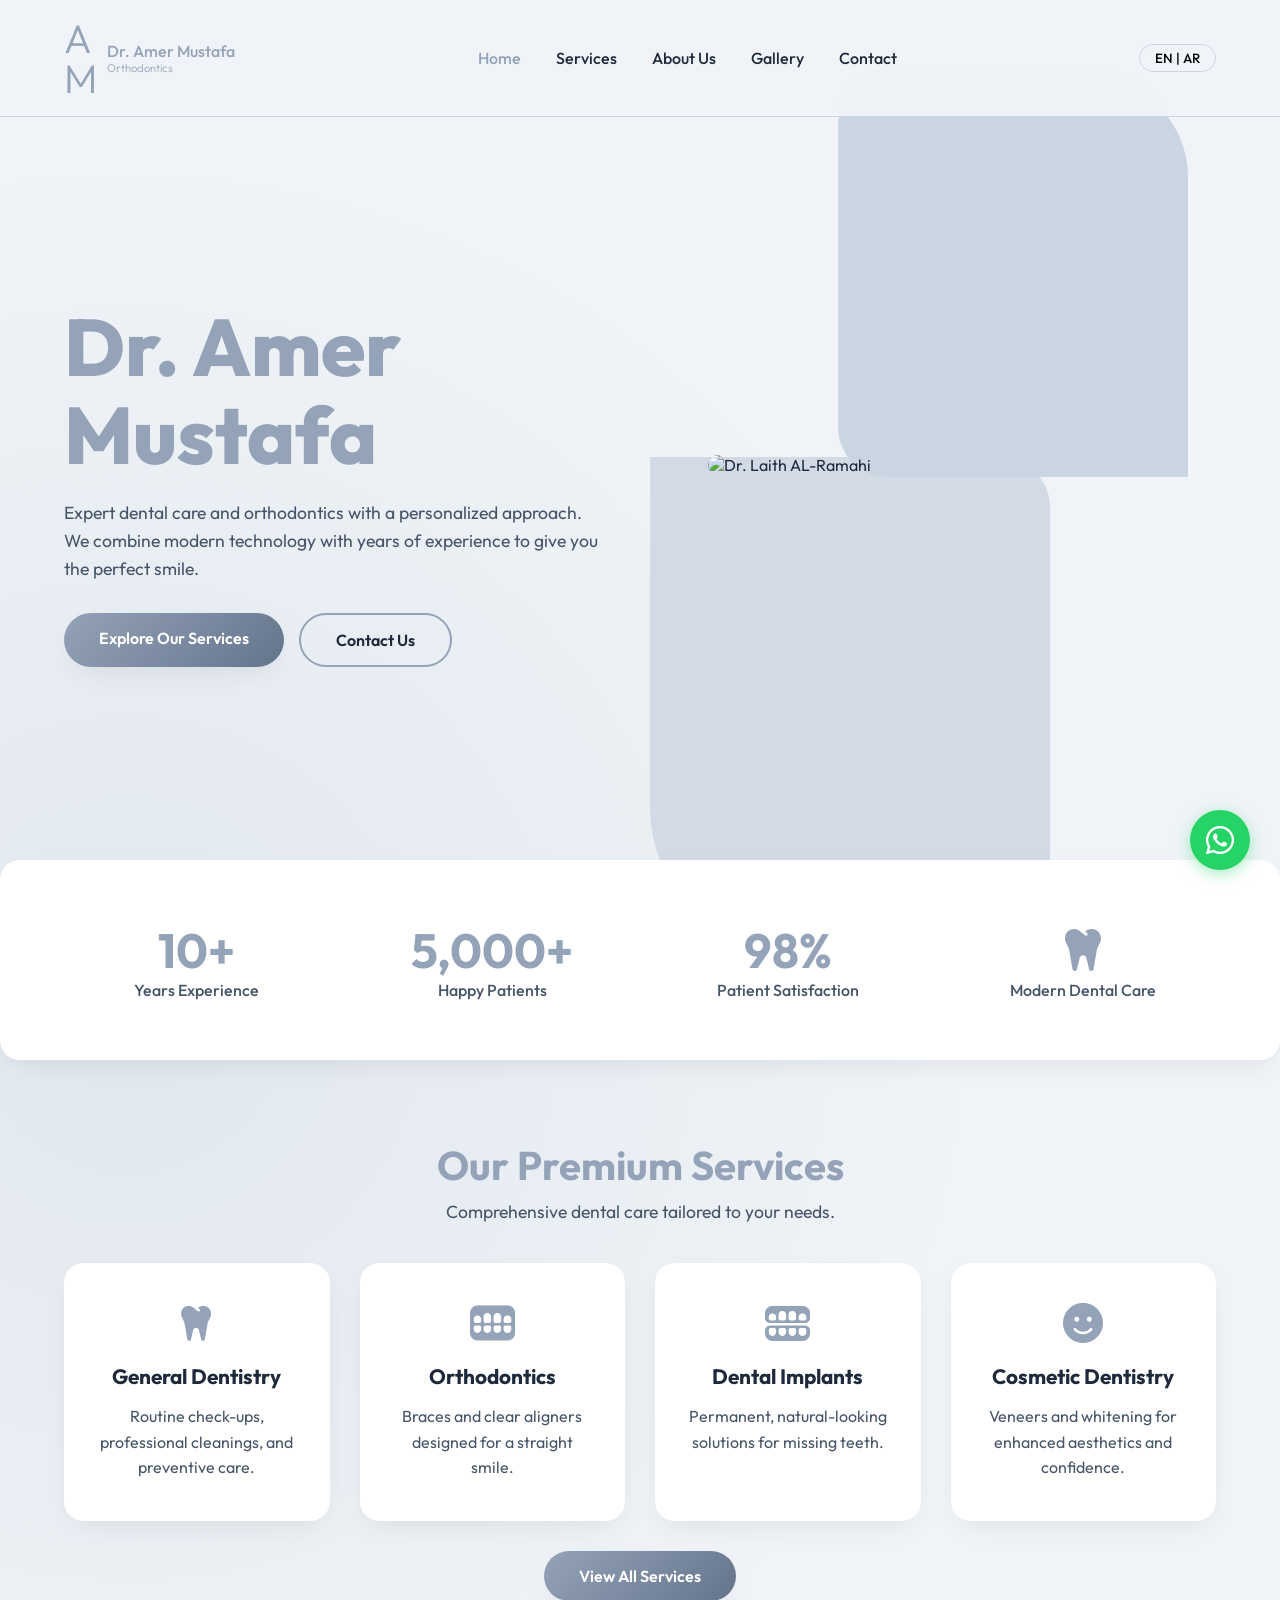
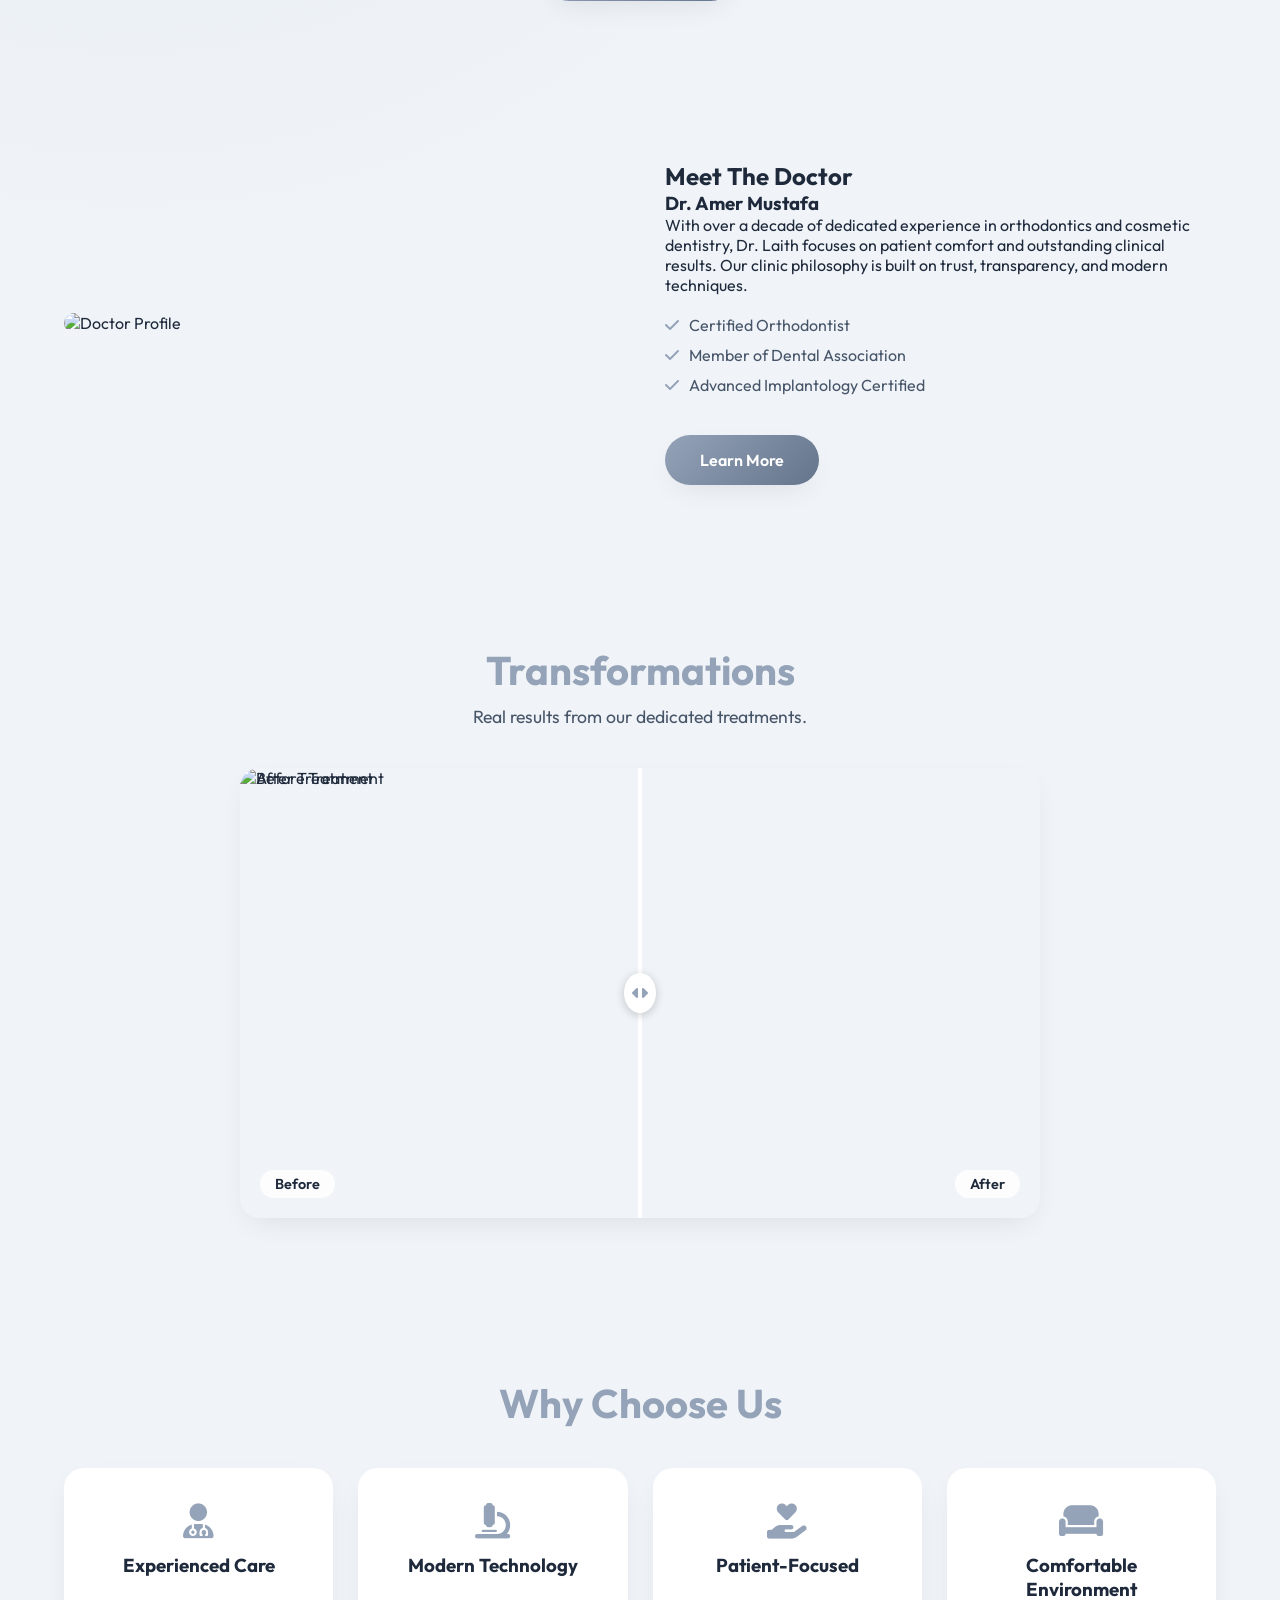
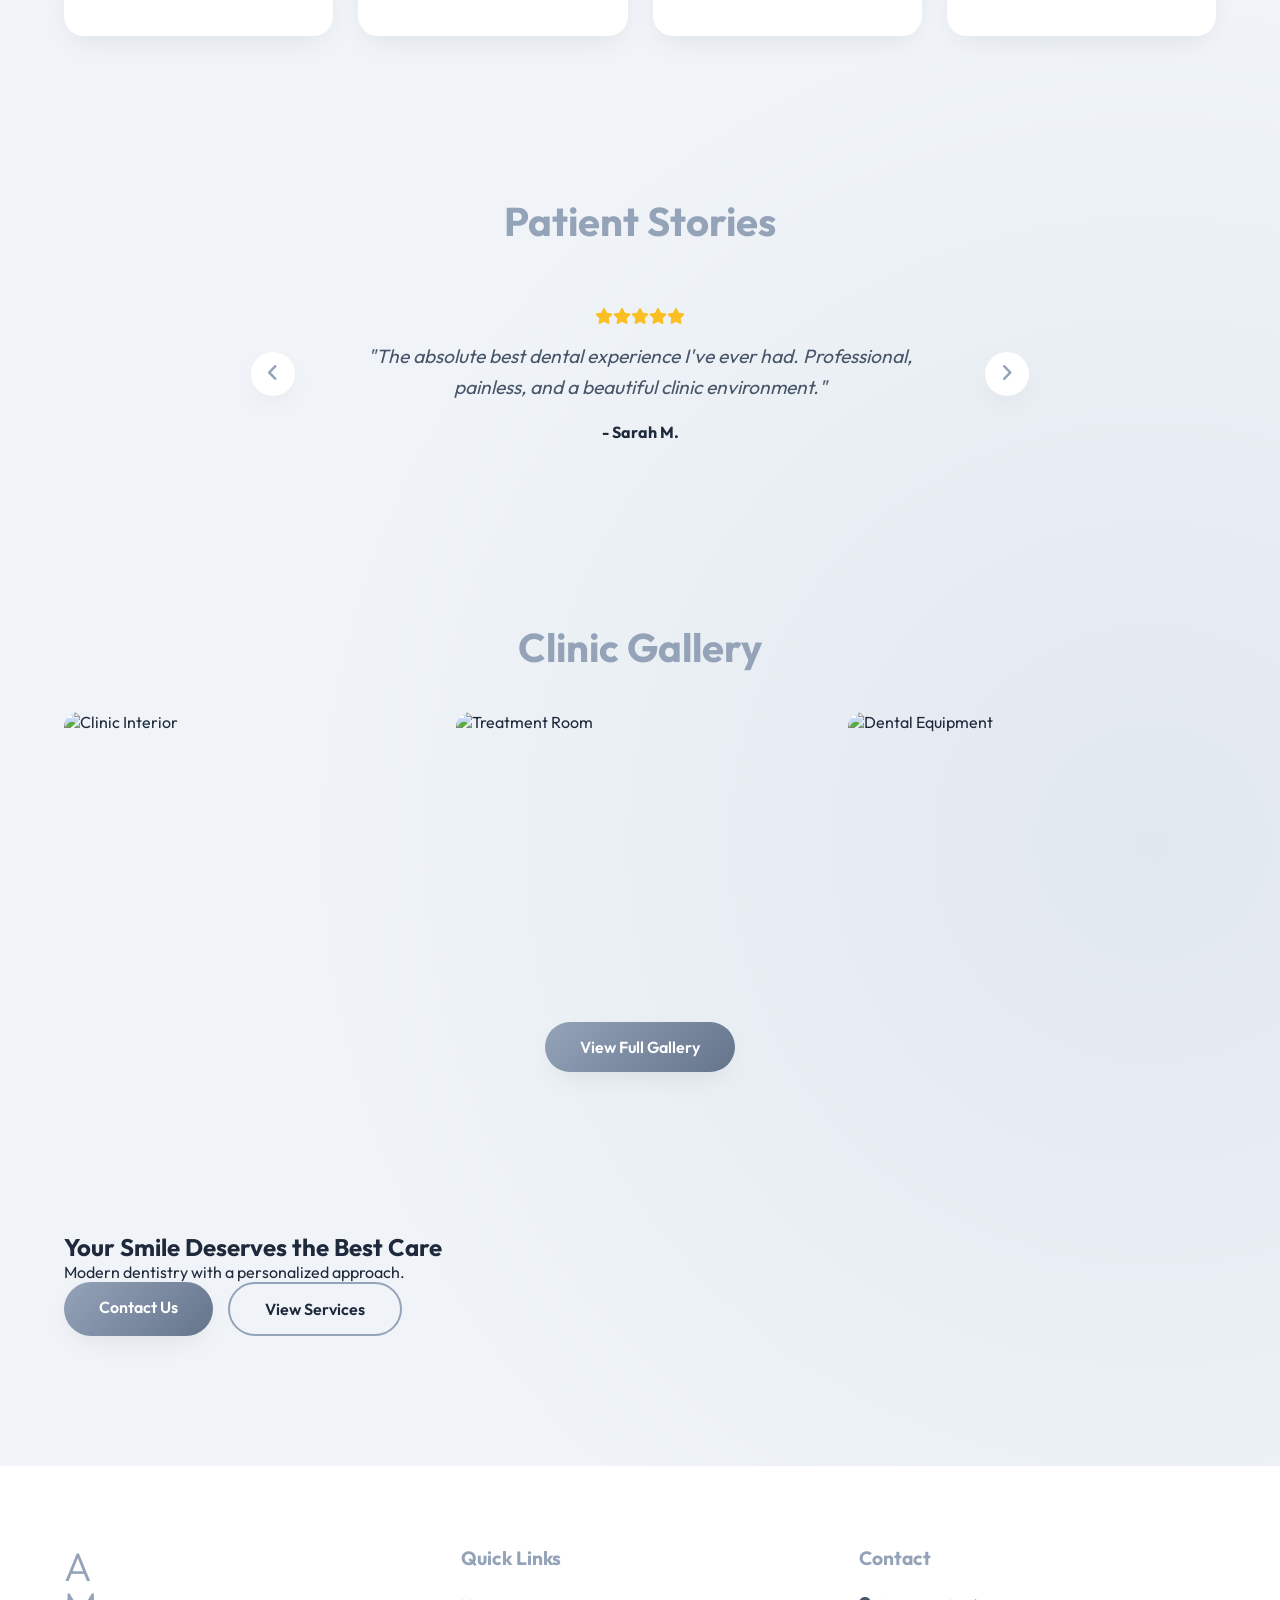
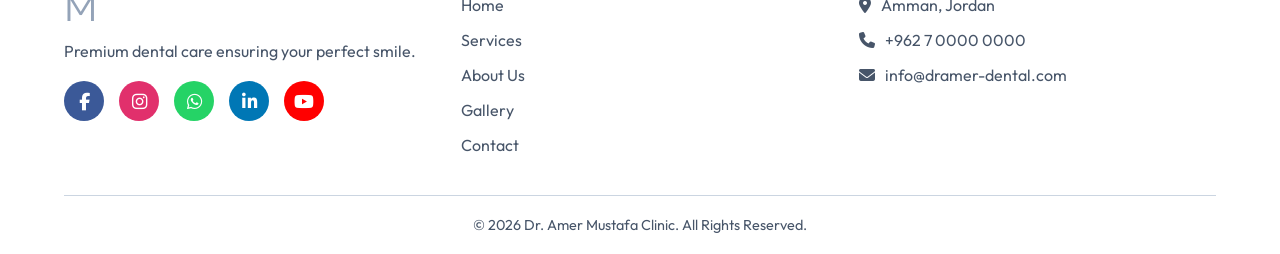
==== commit f863ff84: "name update" ====
--- a/index.html
+++ b/index.html
@@ -3,8 +3,8 @@
 <head>
     <meta charset="UTF-8">
     <meta name="viewport" content="width=device-width, initial-scale=1.0">
-    <meta name="description" content="Dr. Laith AL-Ramahi - Specialist in Orthodontics and Premium Dental Care.">
-    <title>Dr. Laith AL-Ramahi | Orthodontics & Dental Care</title>
+    <meta name="description" content="Dr. Amer Mustafa - Specialist in Orthodontics and Premium Dental Care.">
+    <title>Dr. Dr. Amer Mustafa | Orthodontics & Dental Care</title>
     <link href="https://fonts.googleapis.com/css2?family=Outfit:wght@300;400;500;600;700;800&family=Tajawal:wght@400;500;700&display=swap" rel="stylesheet">
     <link rel="stylesheet" href="https://cdnjs.cloudflare.com/ajax/libs/font-awesome/6.4.0/css/all.min.css">
     <link rel="stylesheet" href="css/style.css">
@@ -15,9 +15,9 @@
     <header id="header">
         <nav>
             <a href="index.html" class="logo">
-                <div class="logo-icon">L<br>R</div>
+                <div class="logo-icon">A<br>M</div>
                 <div class="logo-text">
-                    <span data-i18n="drName">Dr. Laith AL-Ramahi</span>
+                    <span data-i18n="drName">Dr. Amer Mustafa</span>
                     <span class="logo-sub" data-i18n="specialty">Orthodontics</span>
                 </div>
             </a>
@@ -43,9 +43,9 @@
     <div class="sidebar-overlay" id="sidebar-overlay"></div>
     <aside class="sidebar-menu" id="sidebar-menu">
         <a href="index.html" class="sidebar-logo">
-            <div class="logo-icon">L<br>R</div>
+            <div class="logo-icon">A<br>M</div>
             <div class="logo-text">
-                <span data-i18n="drName">Dr. Laith AL-Ramahi</span>
+                <span data-i18n="drName">Dr. Amer Mustafa</span>
                 <span class="logo-sub" data-i18n="specialty">Orthodontics</span>
             </div>
         </a>
@@ -77,7 +77,7 @@
                 <img src="https://images.unsplash.com/photo-1622253692010-333f2da6031d?ixlib=rb-4.0.3&auto=format&fit=crop&w=600&q=80" alt="Dr. Laith AL-Ramahi" class="doctor-image">
             </div>
             <div class="hero-content">
-                <h1 data-i18n="heroTitle">Dr. Laith AL-Ramahi</h1>
+                <h1 data-i18n="heroTitle">Dr. Amer Mustafa</h1>
                 <p data-i18n="heroDesc">Expert dental care and orthodontics with a personalized approach. We combine modern technology with years of experience to give you the perfect smile.</p>
                 <div class="hero-buttons">
                     <a href="services.html" class="btn-main" data-i18n="btnServices">Explore Our Services</a>
@@ -147,7 +147,7 @@
                 </div>
                 <div class="about-text">
                     <h2 data-i18n="secAboutTitle">Meet The Doctor</h2>
-                    <h3 data-i18n="drName">Dr. Laith AL-Ramahi</h3>
+                    <h3 data-i18n="drName">Dr. Amer Mustafa</h3>
                     <p data-i18n="aboutBio">With over a decade of dedicated experience in orthodontics and cosmetic dentistry, Dr. Laith focuses on patient comfort and outstanding clinical results. Our clinic philosophy is built on trust, transparency, and modern techniques.</p>
                     <ul class="qualifications">
                         <li><i class="fa-solid fa-check"></i> <span data-i18n="qual1">Certified Orthodontist</span></li>
@@ -270,7 +270,7 @@
     <footer class="main-footer">
         <div class="footer-content">
             <div class="footer-brand">
-                <div class="logo-icon">L<br>R</div>
+                <div class="logo-icon">A<br>M</div>
                 <p data-i18n="footerTagline">Premium dental care ensuring your perfect smile.</p>
                 <div class="social-group">
                     <a href="#" class="s-fb" aria-label="Facebook"><i class="fa-brands fa-facebook-f"></i></a>
@@ -292,11 +292,11 @@
                 <h4 data-i18n="navContact">Contact</h4>
                 <p><i class="fa-solid fa-location-dot"></i> Amman, Jordan</p>
                 <p><i class="fa-solid fa-phone"></i> +962 7 0000 0000</p>
-                <p><i class="fa-solid fa-envelope"></i> info@dramahi-dental.com</p>
+                <p><i class="fa-solid fa-envelope"></i> info@dramer-dental.com</p>
             </div>
         </div>
         <div class="footer-bottom">
-            <p>&copy; 2026 Dr. Laith AL-Ramahi Clinic. All Rights Reserved.</p>
+            <p>&copy; 2026 Dr. Amer Mustafa Clinic. All Rights Reserved.</p>
         </div>
     </footer>
 
